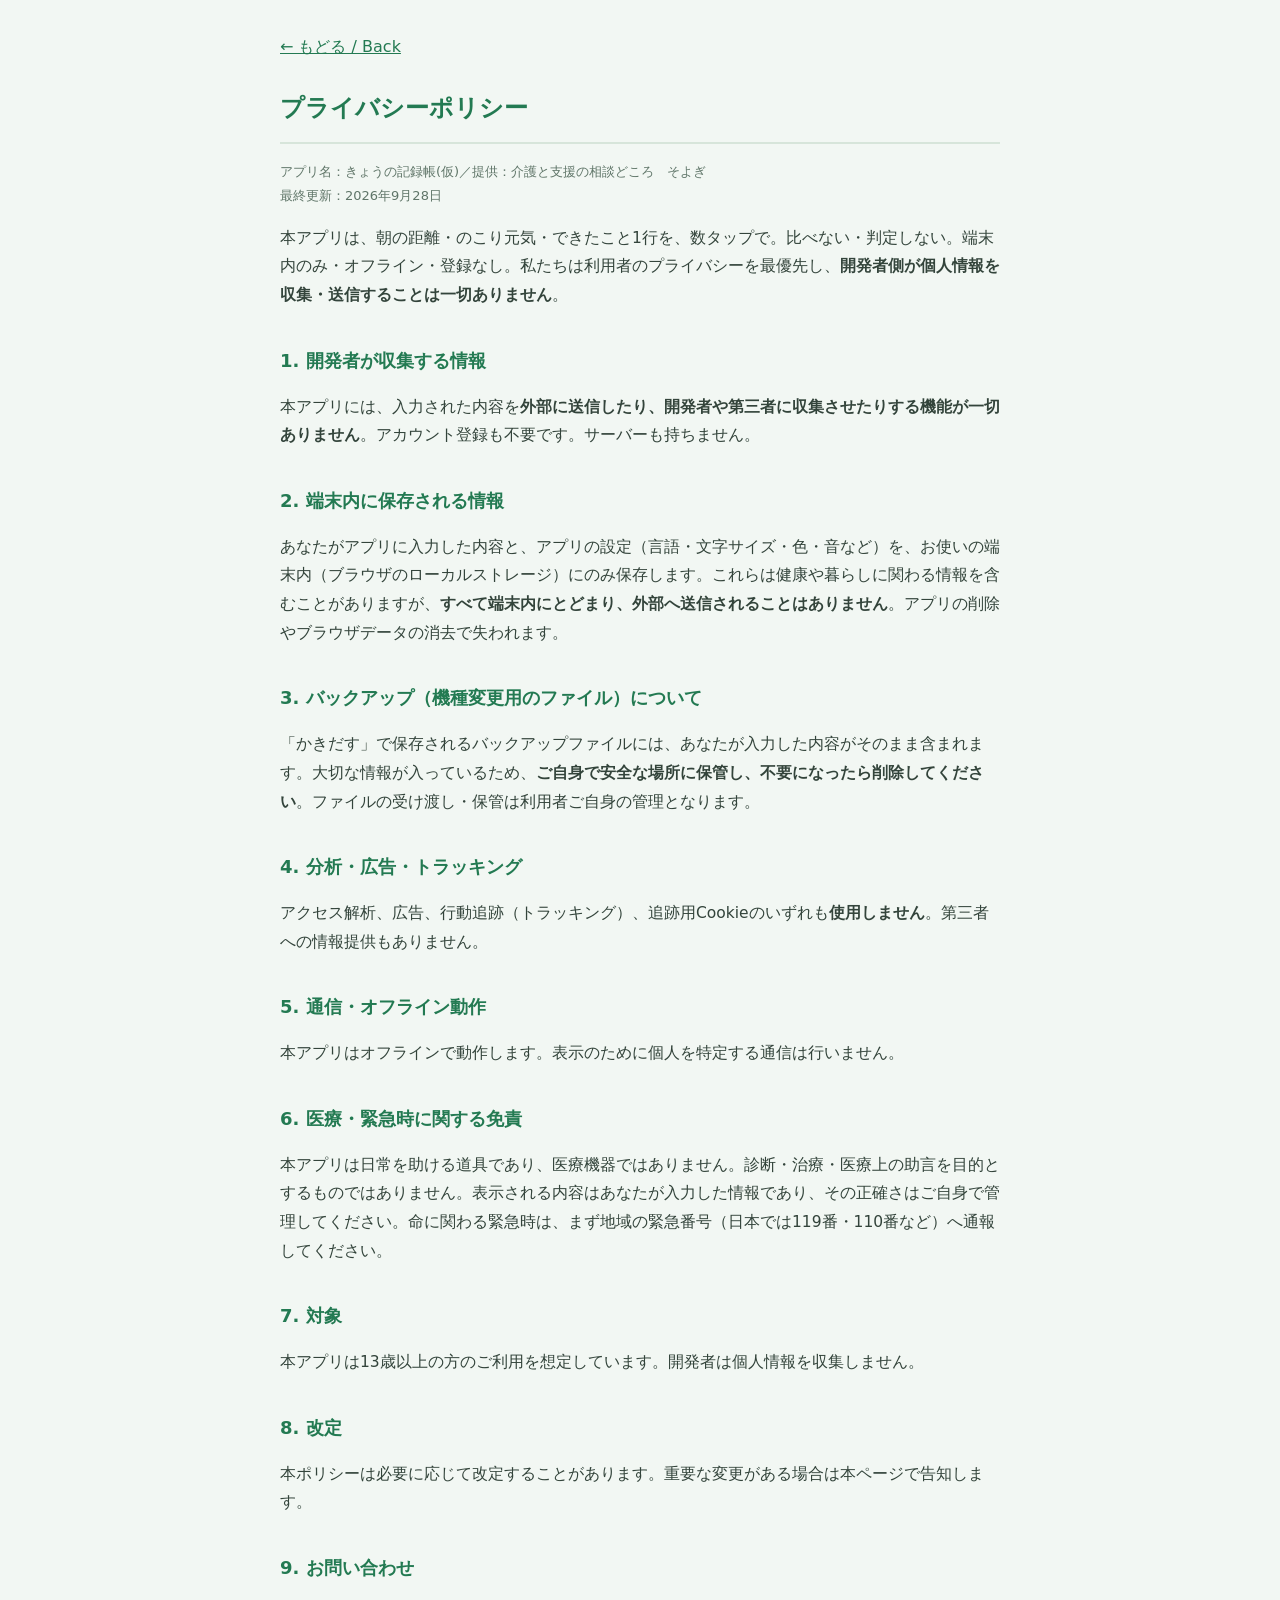
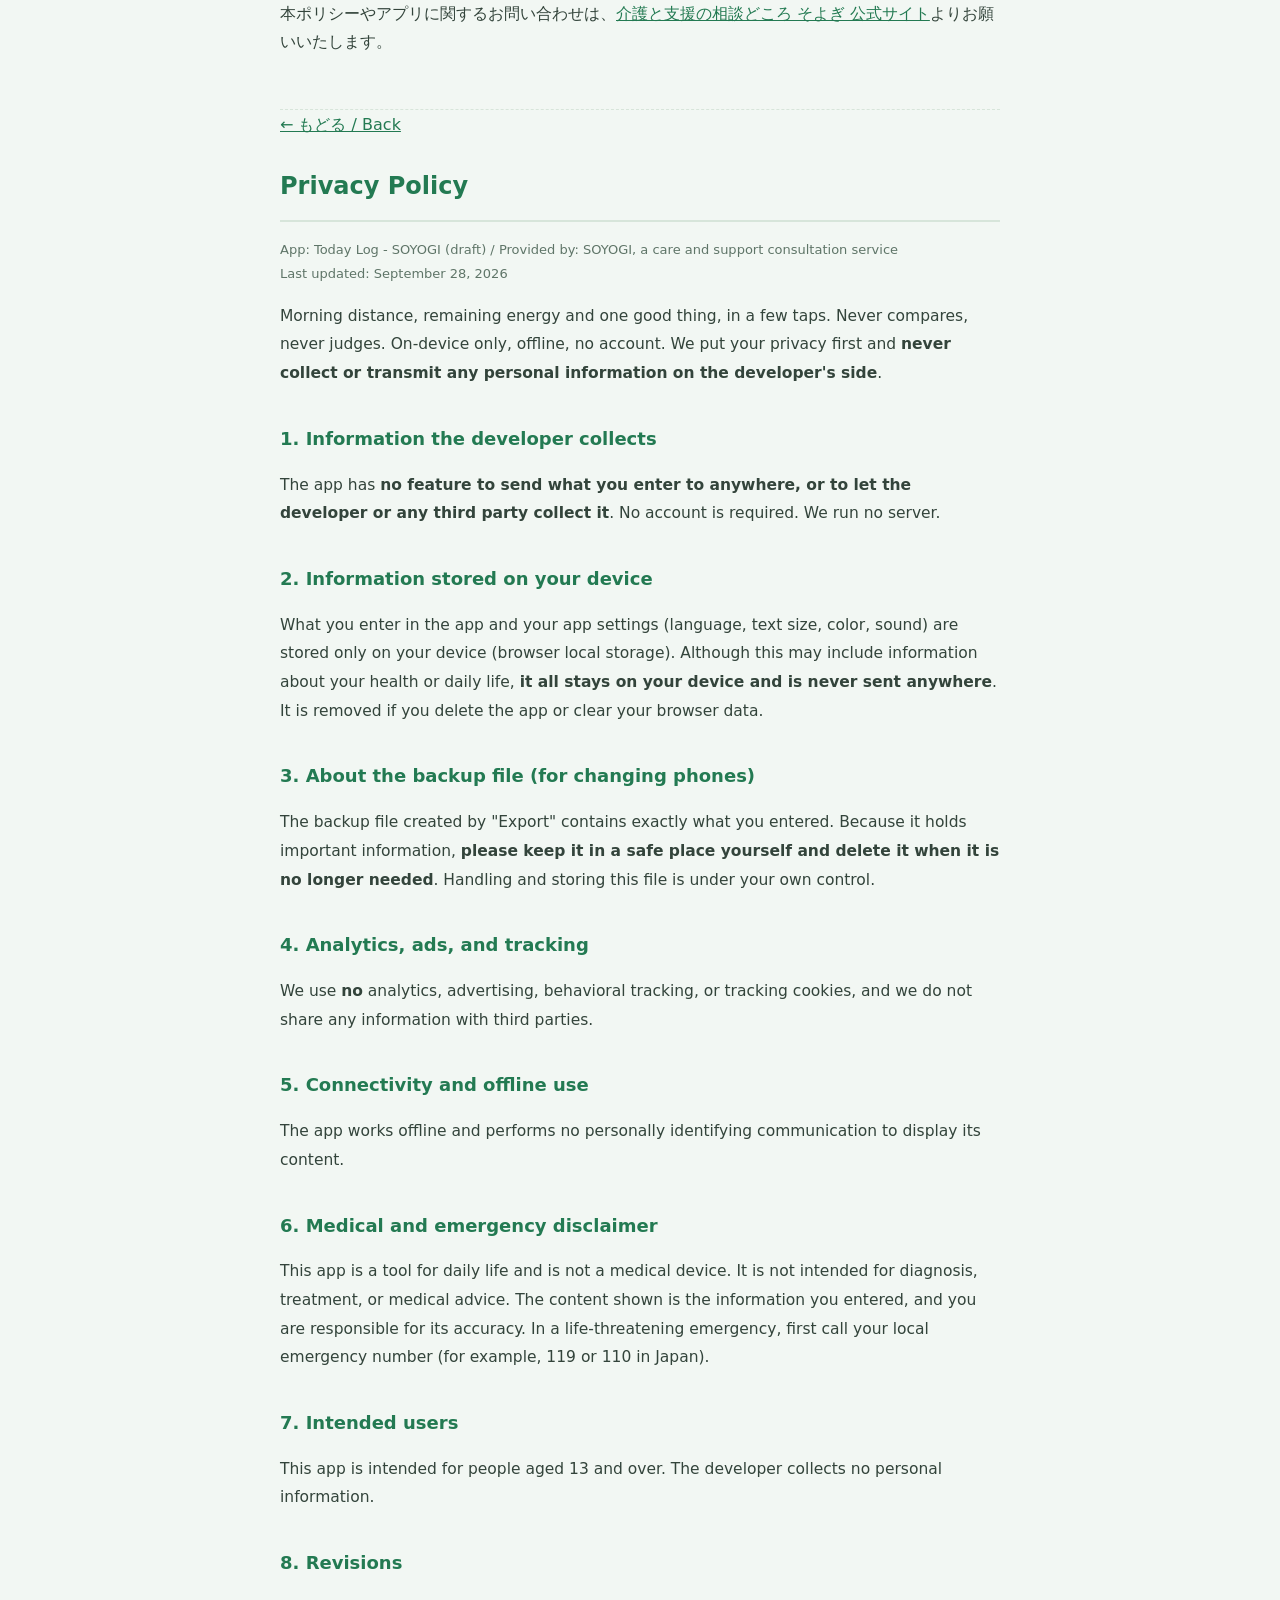
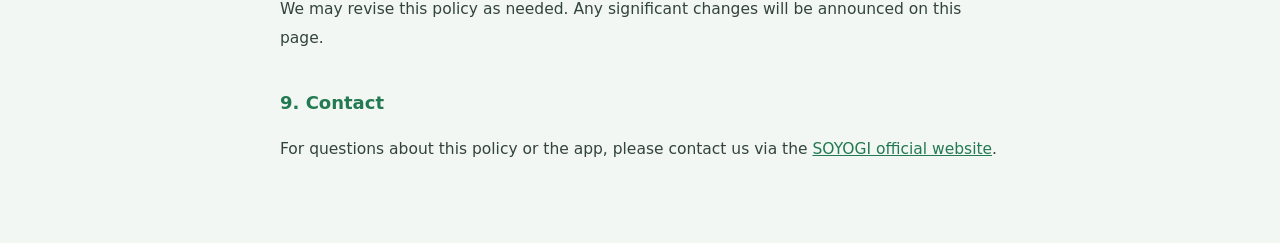
==== privacy.html @ 0a25ac80 "web v0.3.1: 本体から同期 Co-Authored-By: Claude Opus 5.5 <noreply@anthropic.com>" ====
<!DOCTYPE html>
<html lang="ja">
<head>
<meta charset="UTF-8">
<meta name="viewport" content="width=device-width, initial-scale=1.0">
<meta name="theme-color" content="#2e9e6b">
<title>プライバシーポリシー｜きょうの記録帳(仮)</title>
<style>
  :root{ --brand:#237a52; --ink:#33443b; --soft:#5f7568; --line:#d7e5da; --bg:#f2f7f3; }
  *{box-sizing:border-box;}
  body{ margin:0; background:var(--bg); color:var(--ink); font-family:"Hiragino Kaku Gothic ProN","Yu Gothic UI","Noto Sans JP","Segoe UI",system-ui,sans-serif; line-height:1.85; }
  main{ max-width:760px; margin:0 auto; padding:32px 20px 64px; }
  h1{ font-size:24px; color:var(--brand); border-bottom:2px solid var(--line); padding-bottom:12px; }
  h2{ font-size:18px; color:var(--brand); margin-top:34px; }
  p,li{ font-size:15.5px; }
  ul{ padding-left:22px; }
  .meta{ color:var(--soft); font-size:13px; }
  .back{ display:inline-block; margin-bottom:8px; color:var(--brand); }
  .lang-sep{ margin:52px 0 0; border:0; border-top:1px dashed var(--line); }
  a{ color:var(--brand); }
</style>
</head>
<body>
<main>
  <a class="back" href="./">← もどる / Back</a>
  <h1>プライバシーポリシー</h1>
  <p class="meta">アプリ名：きょうの記録帳(仮)／提供：介護と支援の相談どころ　そよぎ<br>最終更新：2026年9月28日</p>

  <p>本アプリは、朝の距離・のこり元気・できたこと1行を、数タップで。比べない・判定しない。端末内のみ・オフライン・登録なし。私たちは利用者のプライバシーを最優先し、<strong>開発者側が個人情報を収集・送信することは一切ありません</strong>。</p>

  <h2>1. 開発者が収集する情報</h2>
  <p>本アプリには、入力された内容を<strong>外部に送信したり、開発者や第三者に収集させたりする機能が一切ありません</strong>。アカウント登録も不要です。サーバーも持ちません。</p>

  <h2>2. 端末内に保存される情報</h2>
  <!-- BUILDER: このアプリが端末内に保存する情報を具体的に書く(例: 登録した手順・写真・記録・設定) -->
  <p>あなたがアプリに入力した内容と、アプリの設定（言語・文字サイズ・色・音など）を、お使いの端末内（ブラウザのローカルストレージ）にのみ保存します。これらは健康や暮らしに関わる情報を含むことがありますが、<strong>すべて端末内にとどまり、外部へ送信されることはありません</strong>。アプリの削除やブラウザデータの消去で失われます。</p>

  <h2>3. バックアップ（機種変更用のファイル）について</h2>
  <p>「かきだす」で保存されるバックアップファイルには、あなたが入力した内容がそのまま含まれます。大切な情報が入っているため、<strong>ご自身で安全な場所に保管し、不要になったら削除してください</strong>。ファイルの受け渡し・保管は利用者ご自身の管理となります。</p>

  <h2>4. 分析・広告・トラッキング</h2>
  <p>アクセス解析、広告、行動追跡（トラッキング）、追跡用Cookieのいずれも<strong>使用しません</strong>。第三者への情報提供もありません。</p>

  <h2>5. 通信・オフライン動作</h2>
  <p>本アプリはオフラインで動作します。表示のために個人を特定する通信は行いません。</p>

  <h2>6. 医療・緊急時に関する免責</h2>
  <p>本アプリは日常を助ける道具であり、医療機器ではありません。診断・治療・医療上の助言を目的とするものではありません。表示される内容はあなたが入力した情報であり、その正確さはご自身で管理してください。命に関わる緊急時は、まず地域の緊急番号（日本では119番・110番など）へ通報してください。</p>

  <h2>7. 対象</h2>
  <p>本アプリは13歳以上の方のご利用を想定しています。開発者は個人情報を収集しません。</p>

  <h2>8. 改定</h2>
  <p>本ポリシーは必要に応じて改定することがあります。重要な変更がある場合は本ページで告知します。</p>

  <h2>9. お問い合わせ</h2>
  <p>本ポリシーやアプリに関するお問い合わせは、<a href="https://soudansoyogi.com/" target="_blank" rel="noopener noreferrer">介護と支援の相談どころ そよぎ 公式サイト</a>よりお願いいたします。</p>

  <hr class="lang-sep">

  <a class="back" href="./">← もどる / Back</a>
  <h1>Privacy Policy</h1>
  <p class="meta">App: Today Log - SOYOGI (draft) / Provided by: SOYOGI, a care and support consultation service<br>Last updated: September 28, 2026</p>

  <p>Morning distance, remaining energy and one good thing, in a few taps. Never compares, never judges. On-device only, offline, no account. We put your privacy first and <strong>never collect or transmit any personal information on the developer's side</strong>.</p>

  <h2>1. Information the developer collects</h2>
  <p>The app has <strong>no feature to send what you enter to anywhere, or to let the developer or any third party collect it</strong>. No account is required. We run no server.</p>

  <h2>2. Information stored on your device</h2>
  <!-- BUILDER: list concretely what this app stores on the device -->
  <p>What you enter in the app and your app settings (language, text size, color, sound) are stored only on your device (browser local storage). Although this may include information about your health or daily life, <strong>it all stays on your device and is never sent anywhere</strong>. It is removed if you delete the app or clear your browser data.</p>

  <h2>3. About the backup file (for changing phones)</h2>
  <p>The backup file created by "Export" contains exactly what you entered. Because it holds important information, <strong>please keep it in a safe place yourself and delete it when it is no longer needed</strong>. Handling and storing this file is under your own control.</p>

  <h2>4. Analytics, ads, and tracking</h2>
  <p>We use <strong>no</strong> analytics, advertising, behavioral tracking, or tracking cookies, and we do not share any information with third parties.</p>

  <h2>5. Connectivity and offline use</h2>
  <p>The app works offline and performs no personally identifying communication to display its content.</p>

  <h2>6. Medical and emergency disclaimer</h2>
  <p>This app is a tool for daily life and is not a medical device. It is not intended for diagnosis, treatment, or medical advice. The content shown is the information you entered, and you are responsible for its accuracy. In a life-threatening emergency, first call your local emergency number (for example, 119 or 110 in Japan).</p>

  <h2>7. Intended users</h2>
  <p>This app is intended for people aged 13 and over. The developer collects no personal information.</p>

  <h2>8. Revisions</h2>
  <p>We may revise this policy as needed. Any significant changes will be announced on this page.</p>

  <h2>9. Contact</h2>
  <p>For questions about this policy or the app, please contact us via the <a href="https://soudansoyogi.com/" target="_blank" rel="noopener noreferrer">SOYOGI official website</a>.</p>
</main>
</body>
</html>
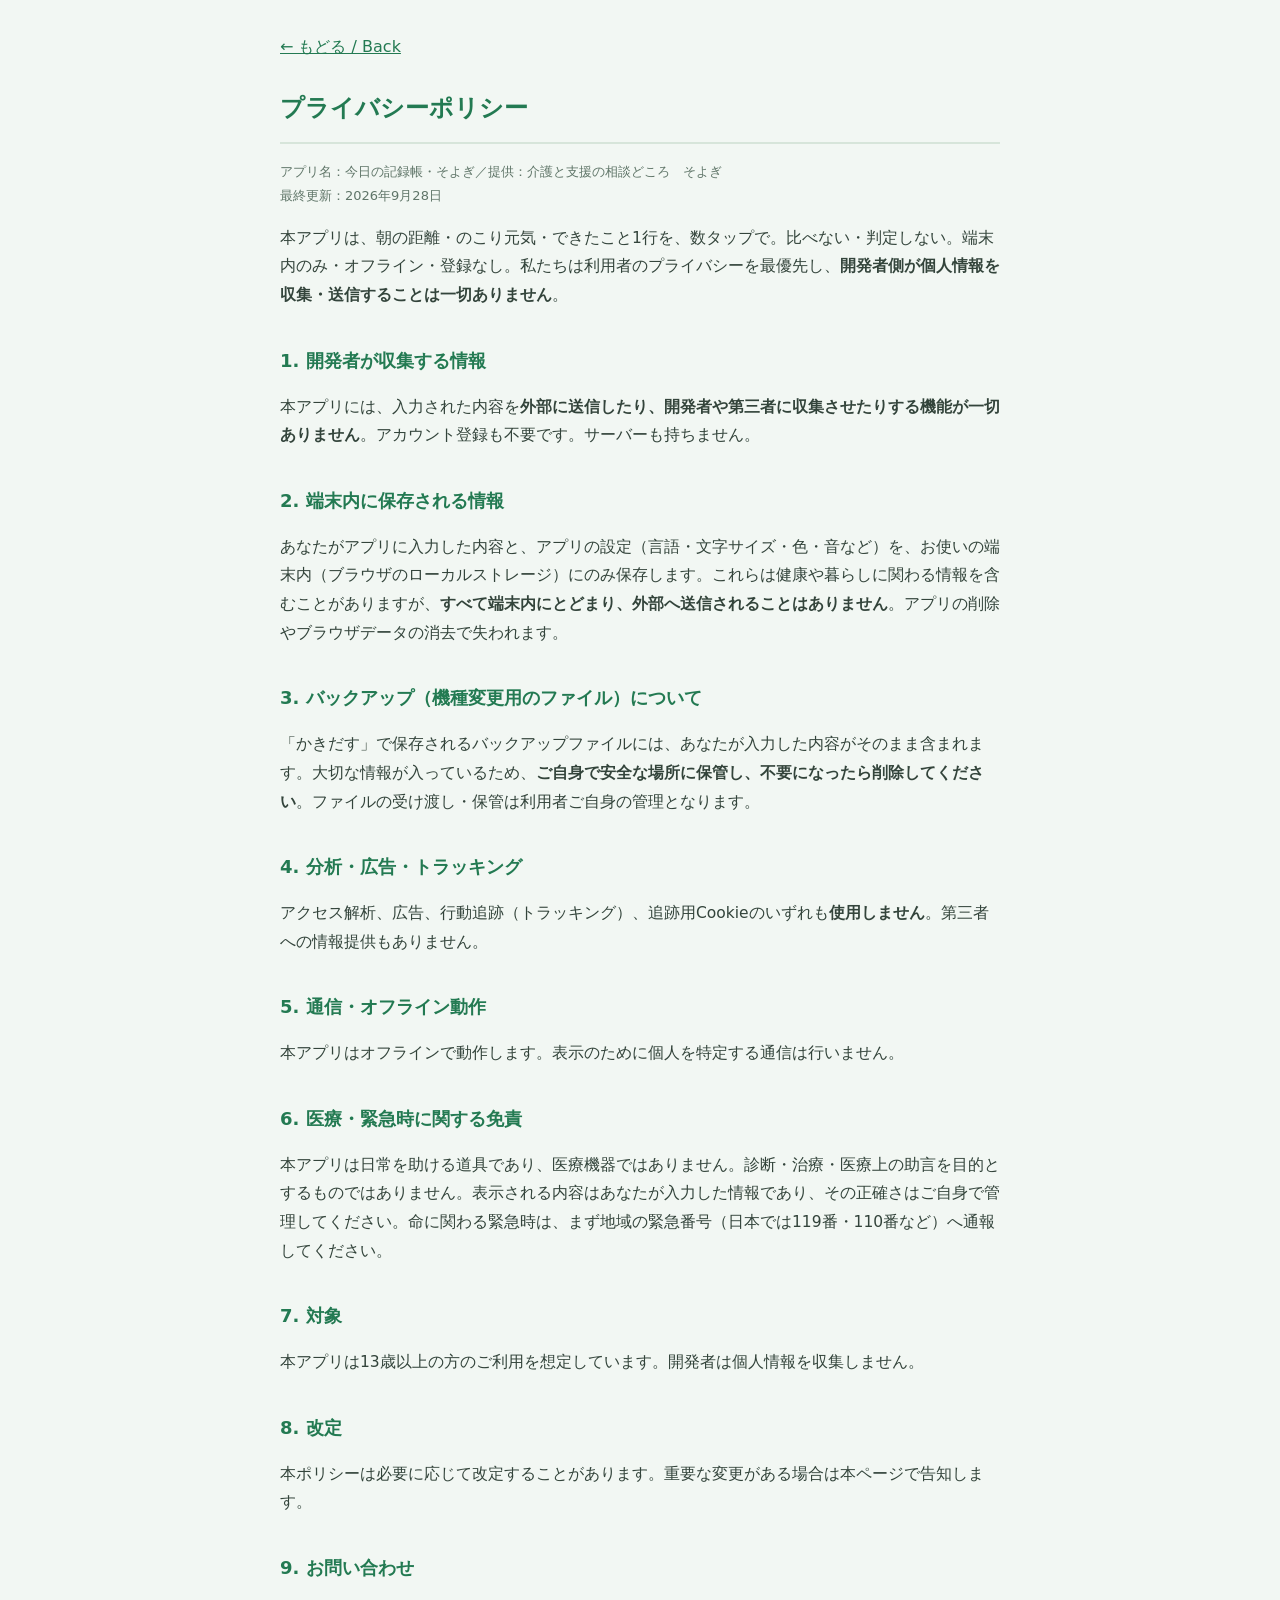
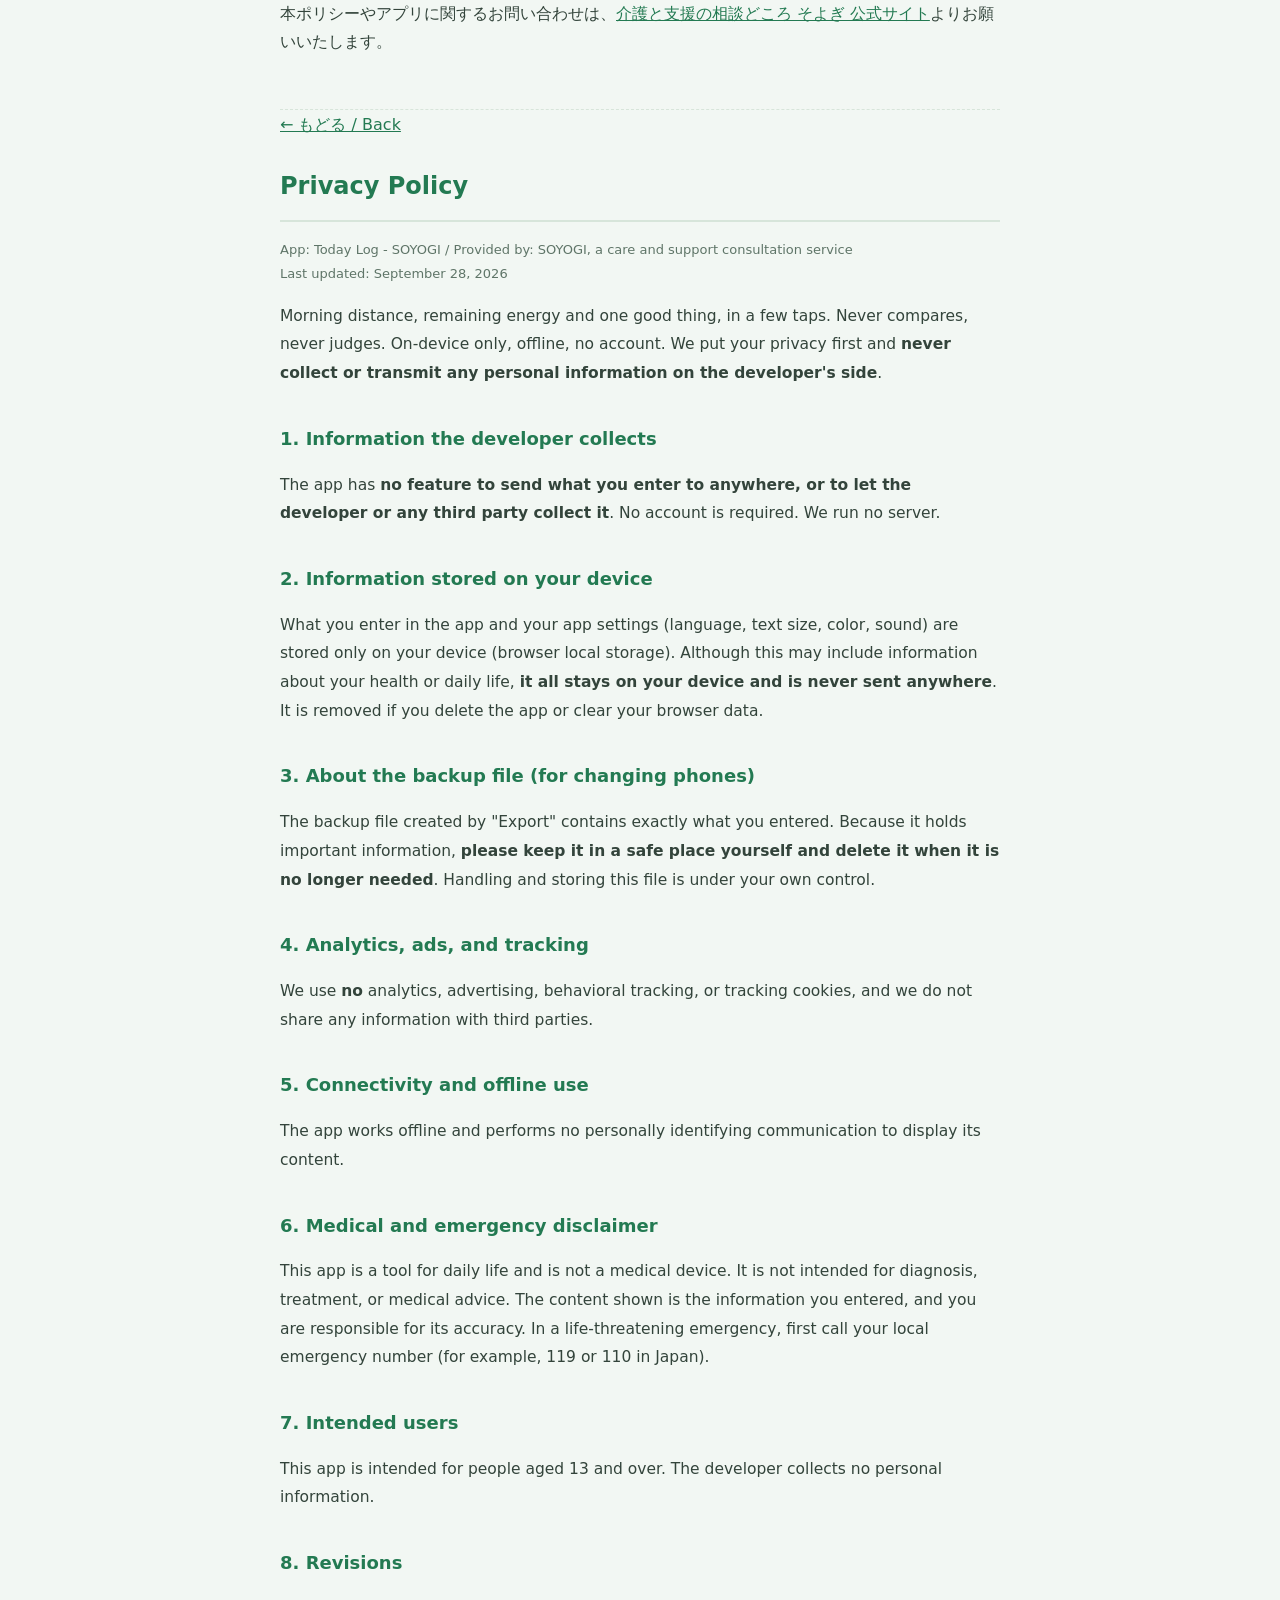
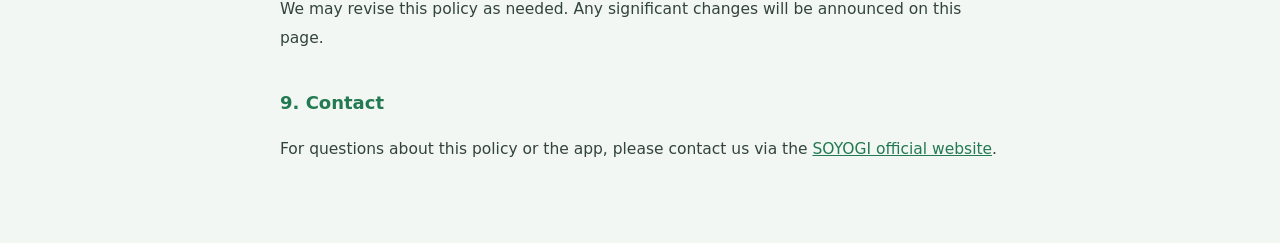
==== commit 0c161325: "web v0.4.0: 本体から同期 Co-Authored-By: Claude Opus 5.5 <noreply@anthropic.com>" ====
--- a/privacy.html
+++ b/privacy.html
@@ -4,7 +4,7 @@
 <meta charset="UTF-8">
 <meta name="viewport" content="width=device-width, initial-scale=1.0">
 <meta name="theme-color" content="#2e9e6b">
-<title>プライバシーポリシー｜きょうの記録帳(仮)</title>
+<title>プライバシーポリシー｜今日の記録帳・そよぎ</title>
 <style>
   :root{ --brand:#237a52; --ink:#33443b; --soft:#5f7568; --line:#d7e5da; --bg:#f2f7f3; }
   *{box-sizing:border-box;}
@@ -24,7 +24,7 @@
 <main>
   <a class="back" href="./">← もどる / Back</a>
   <h1>プライバシーポリシー</h1>
-  <p class="meta">アプリ名：きょうの記録帳(仮)／提供：介護と支援の相談どころ　そよぎ<br>最終更新：2026年9月28日</p>
+  <p class="meta">アプリ名：今日の記録帳・そよぎ／提供：介護と支援の相談どころ　そよぎ<br>最終更新：2026年9月28日</p>
 
   <p>本アプリは、朝の距離・のこり元気・できたこと1行を、数タップで。比べない・判定しない。端末内のみ・オフライン・登録なし。私たちは利用者のプライバシーを最優先し、<strong>開発者側が個人情報を収集・送信することは一切ありません</strong>。</p>
 
@@ -60,7 +60,7 @@
 
   <a class="back" href="./">← もどる / Back</a>
   <h1>Privacy Policy</h1>
-  <p class="meta">App: Today Log - SOYOGI (draft) / Provided by: SOYOGI, a care and support consultation service<br>Last updated: September 28, 2026</p>
+  <p class="meta">App: Today Log - SOYOGI / Provided by: SOYOGI, a care and support consultation service<br>Last updated: September 28, 2026</p>
 
   <p>Morning distance, remaining energy and one good thing, in a few taps. Never compares, never judges. On-device only, offline, no account. We put your privacy first and <strong>never collect or transmit any personal information on the developer's side</strong>.</p>
 
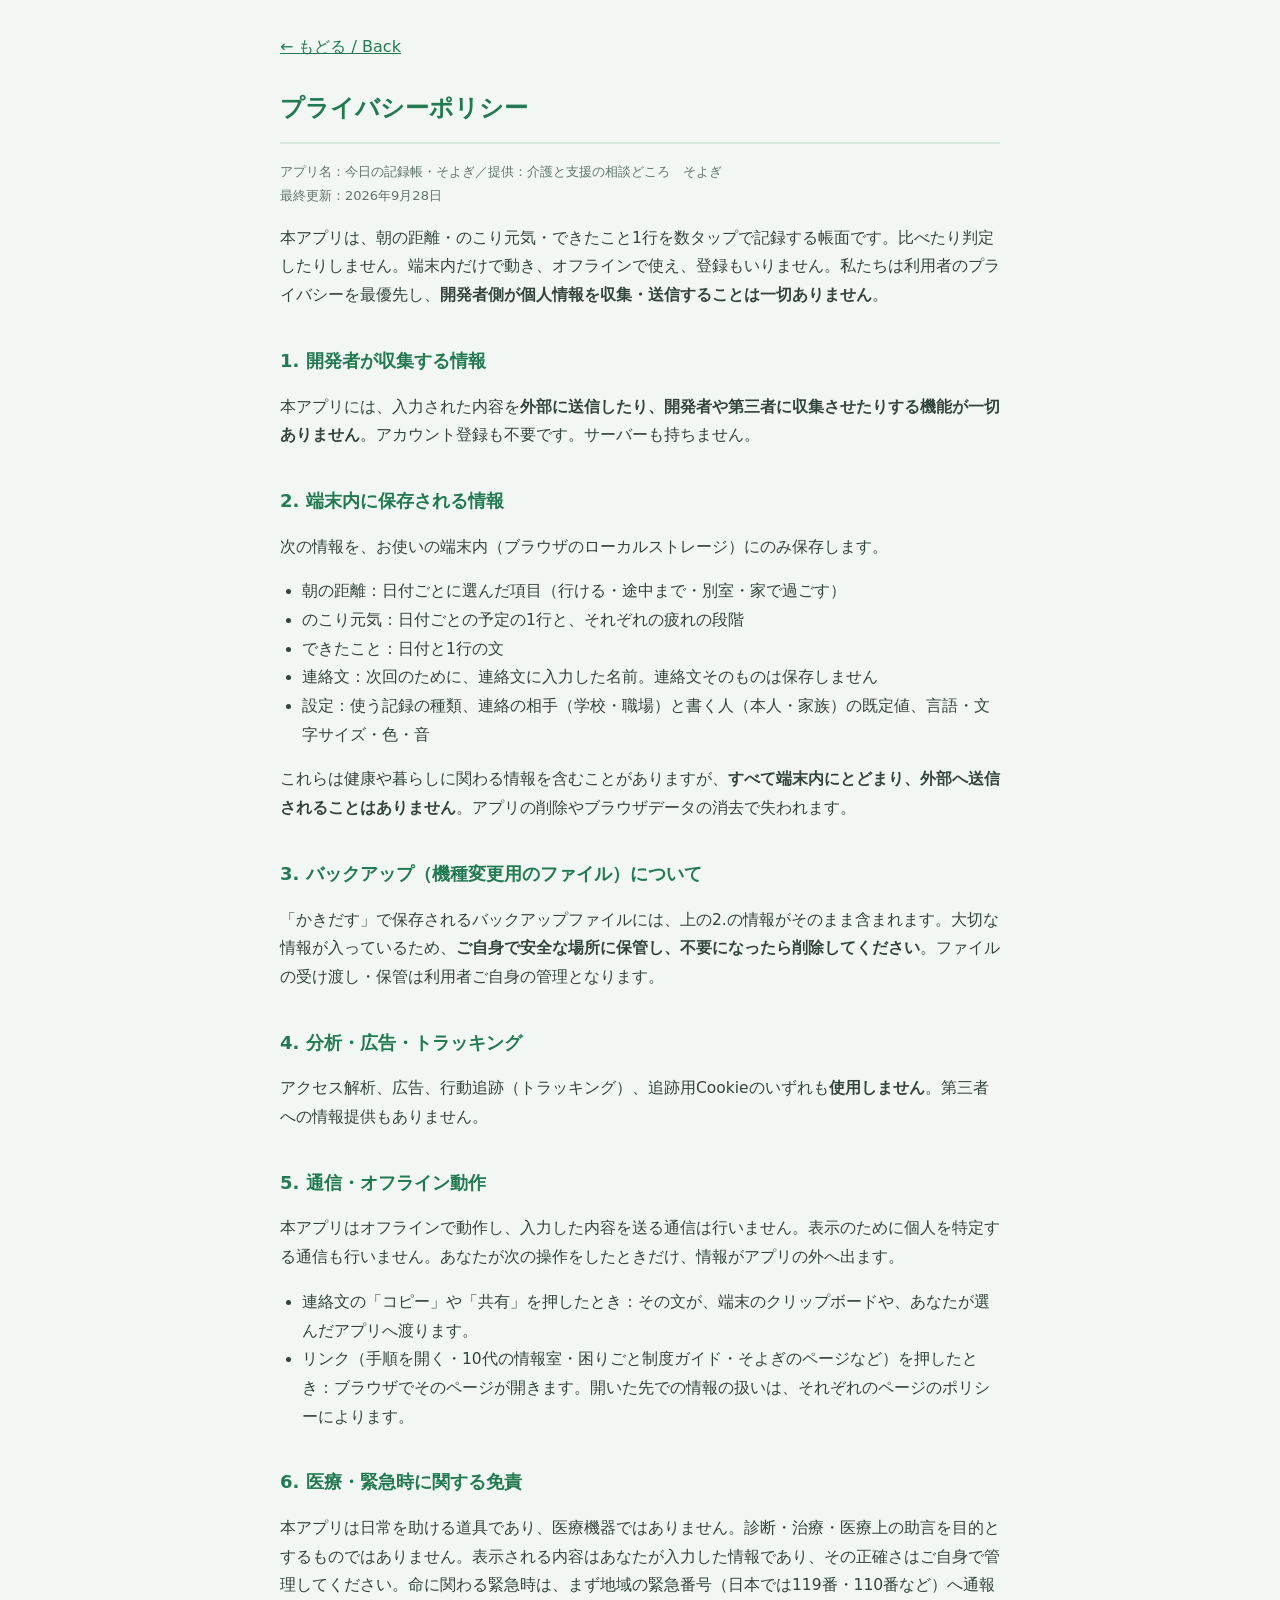
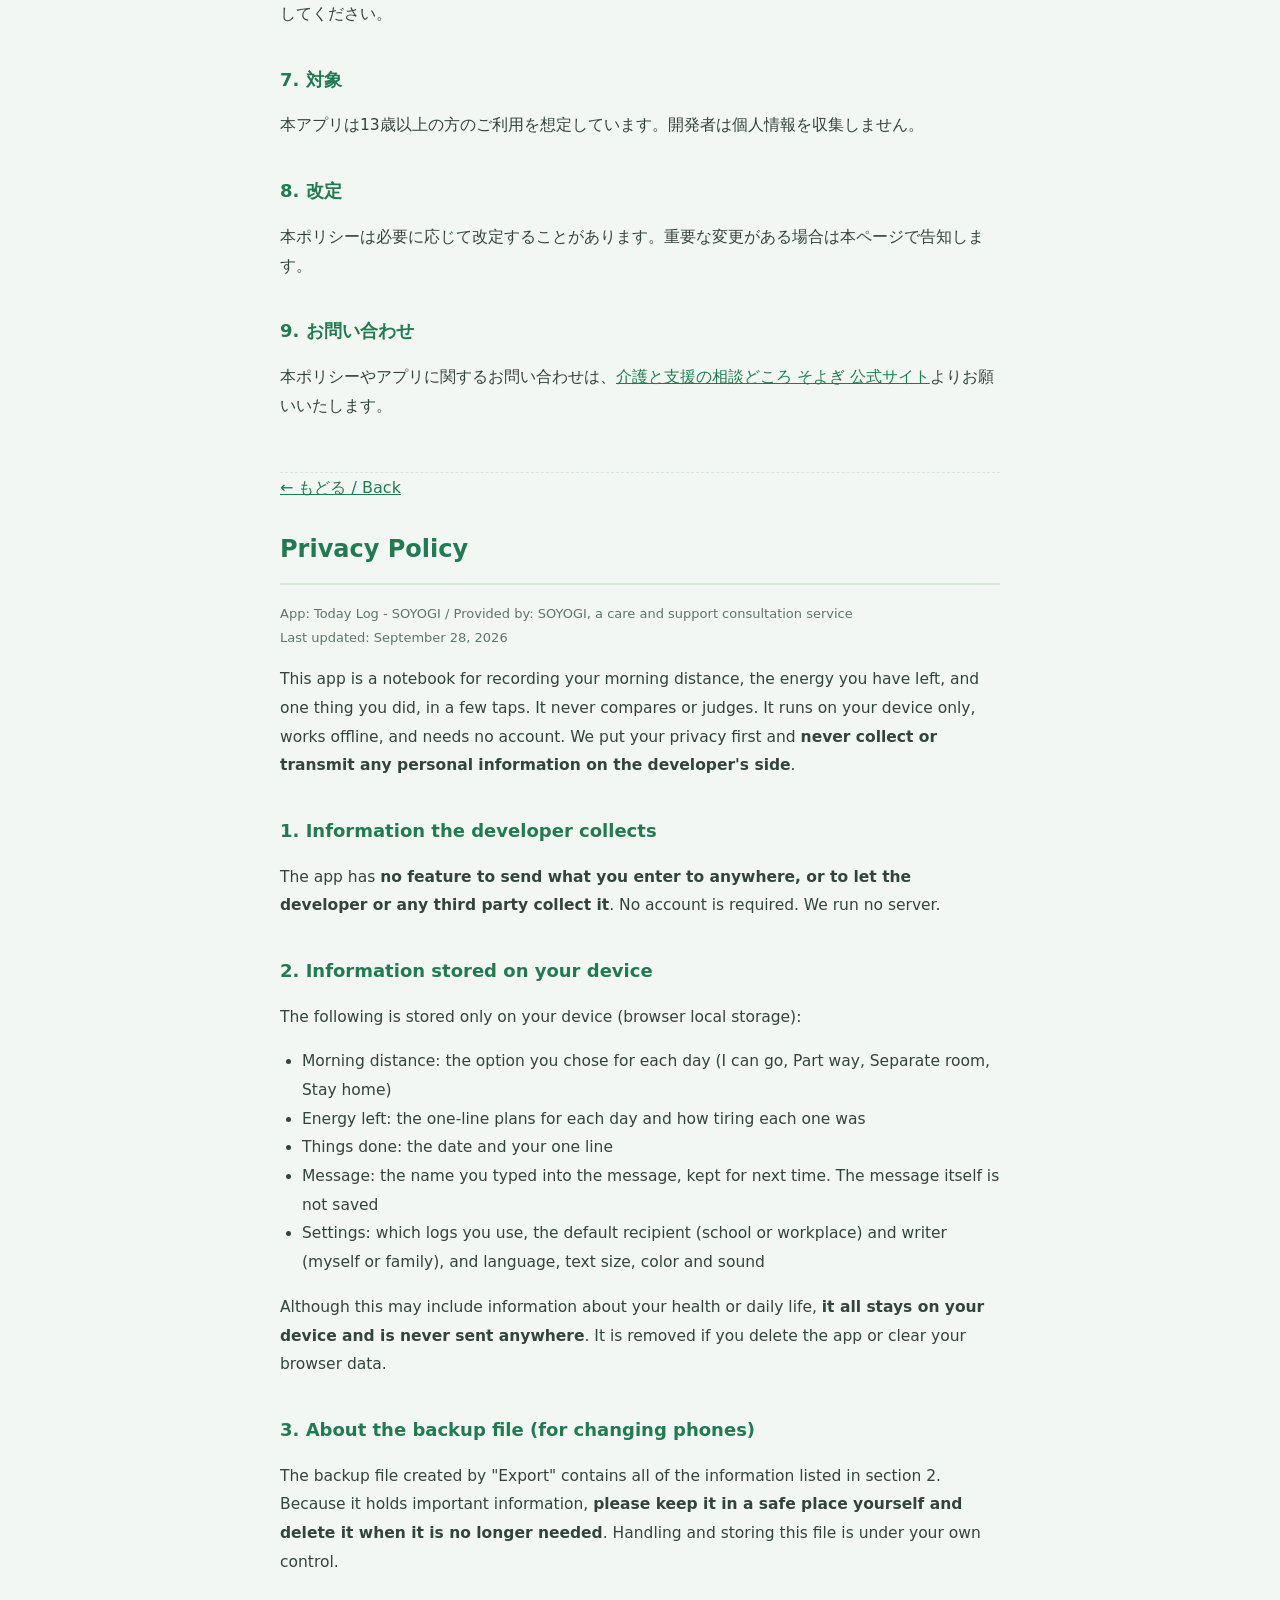
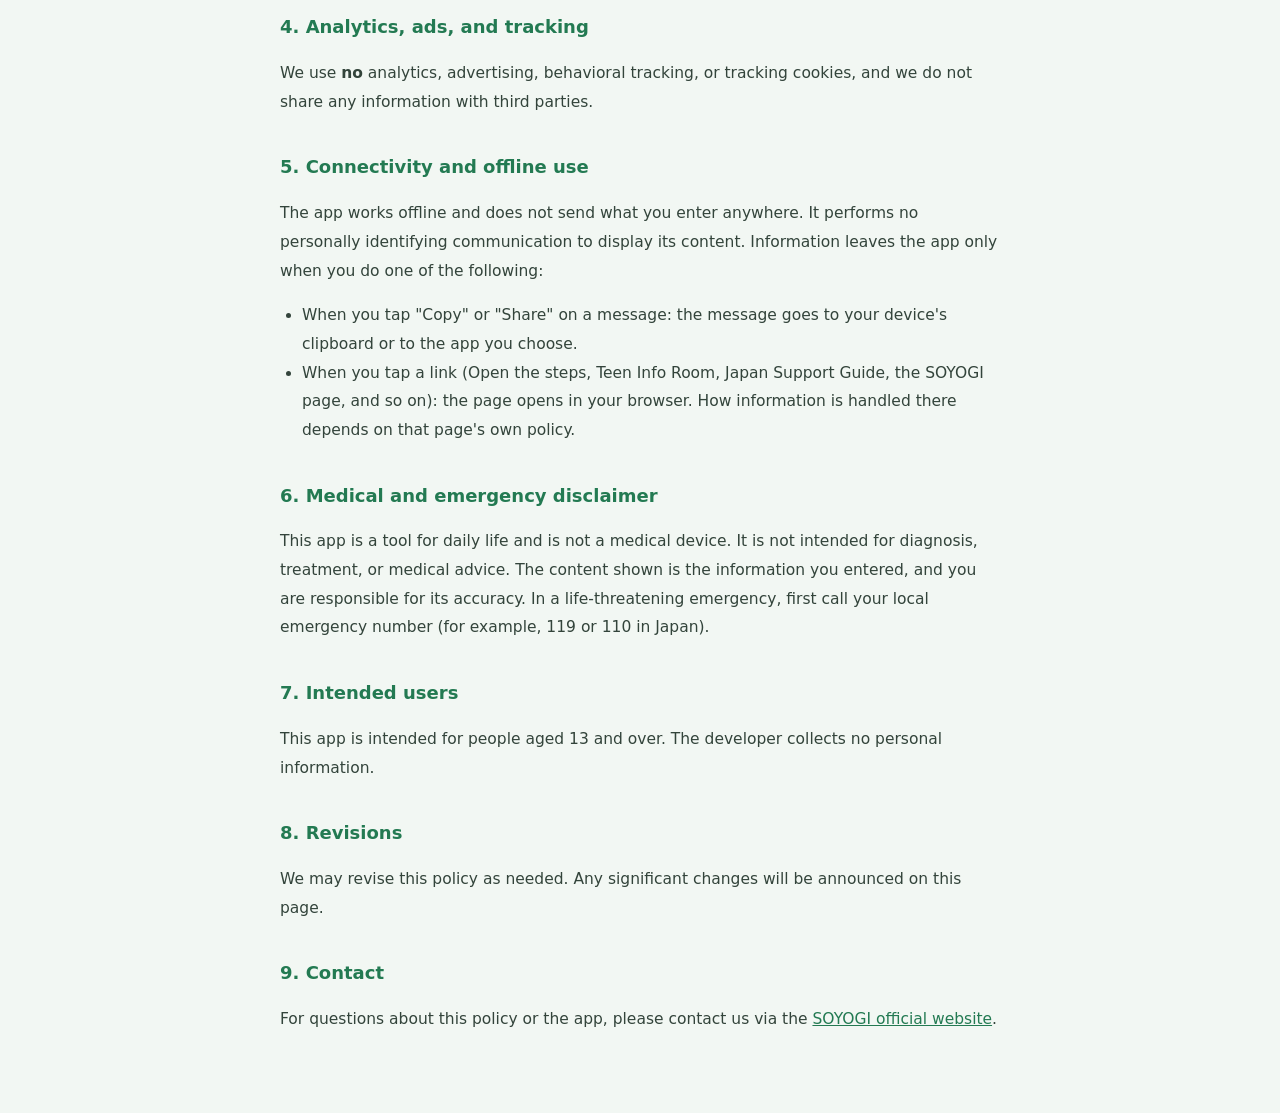
==== commit 3fb3d370: "web v0.4.1: 本体から同期 Co-Authored-By: Claude Opus 5.5 <noreply@anthropic.com>" ====
--- a/privacy.html
+++ b/privacy.html
@@ -26,23 +26,34 @@
   <h1>プライバシーポリシー</h1>
   <p class="meta">アプリ名：今日の記録帳・そよぎ／提供：介護と支援の相談どころ　そよぎ<br>最終更新：2026年9月28日</p>
 
-  <p>本アプリは、朝の距離・のこり元気・できたこと1行を、数タップで。比べない・判定しない。端末内のみ・オフライン・登録なし。私たちは利用者のプライバシーを最優先し、<strong>開発者側が個人情報を収集・送信することは一切ありません</strong>。</p>
+  <p>本アプリは、朝の距離・のこり元気・できたこと1行を数タップで記録する帳面です。比べたり判定したりしません。端末内だけで動き、オフラインで使え、登録もいりません。私たちは利用者のプライバシーを最優先し、<strong>開発者側が個人情報を収集・送信することは一切ありません</strong>。</p>
 
   <h2>1. 開発者が収集する情報</h2>
   <p>本アプリには、入力された内容を<strong>外部に送信したり、開発者や第三者に収集させたりする機能が一切ありません</strong>。アカウント登録も不要です。サーバーも持ちません。</p>
 
   <h2>2. 端末内に保存される情報</h2>
-  <!-- BUILDER: このアプリが端末内に保存する情報を具体的に書く(例: 登録した手順・写真・記録・設定) -->
-  <p>あなたがアプリに入力した内容と、アプリの設定（言語・文字サイズ・色・音など）を、お使いの端末内（ブラウザのローカルストレージ）にのみ保存します。これらは健康や暮らしに関わる情報を含むことがありますが、<strong>すべて端末内にとどまり、外部へ送信されることはありません</strong>。アプリの削除やブラウザデータの消去で失われます。</p>
+  <p>次の情報を、お使いの端末内（ブラウザのローカルストレージ）にのみ保存します。</p>
+  <ul>
+    <li>朝の距離：日付ごとに選んだ項目（行ける・途中まで・別室・家で過ごす）</li>
+    <li>のこり元気：日付ごとの予定の1行と、それぞれの疲れの段階</li>
+    <li>できたこと：日付と1行の文</li>
+    <li>連絡文：次回のために、連絡文に入力した名前。連絡文そのものは保存しません</li>
+    <li>設定：使う記録の種類、連絡の相手（学校・職場）と書く人（本人・家族）の既定値、言語・文字サイズ・色・音</li>
+  </ul>
+  <p>これらは健康や暮らしに関わる情報を含むことがありますが、<strong>すべて端末内にとどまり、外部へ送信されることはありません</strong>。アプリの削除やブラウザデータの消去で失われます。</p>
 
   <h2>3. バックアップ（機種変更用のファイル）について</h2>
-  <p>「かきだす」で保存されるバックアップファイルには、あなたが入力した内容がそのまま含まれます。大切な情報が入っているため、<strong>ご自身で安全な場所に保管し、不要になったら削除してください</strong>。ファイルの受け渡し・保管は利用者ご自身の管理となります。</p>
+  <p>「かきだす」で保存されるバックアップファイルには、上の2.の情報がそのまま含まれます。大切な情報が入っているため、<strong>ご自身で安全な場所に保管し、不要になったら削除してください</strong>。ファイルの受け渡し・保管は利用者ご自身の管理となります。</p>
 
   <h2>4. 分析・広告・トラッキング</h2>
   <p>アクセス解析、広告、行動追跡（トラッキング）、追跡用Cookieのいずれも<strong>使用しません</strong>。第三者への情報提供もありません。</p>
 
   <h2>5. 通信・オフライン動作</h2>
-  <p>本アプリはオフラインで動作します。表示のために個人を特定する通信は行いません。</p>
+  <p>本アプリはオフラインで動作し、入力した内容を送る通信は行いません。表示のために個人を特定する通信も行いません。あなたが次の操作をしたときだけ、情報がアプリの外へ出ます。</p>
+  <ul>
+    <li>連絡文の「コピー」や「共有」を押したとき：その文が、端末のクリップボードや、あなたが選んだアプリへ渡ります。</li>
+    <li>リンク（手順を開く・10代の情報室・困りごと制度ガイド・そよぎのページなど）を押したとき：ブラウザでそのページが開きます。開いた先での情報の扱いは、それぞれのページのポリシーによります。</li>
+  </ul>
 
   <h2>6. 医療・緊急時に関する免責</h2>
   <p>本アプリは日常を助ける道具であり、医療機器ではありません。診断・治療・医療上の助言を目的とするものではありません。表示される内容はあなたが入力した情報であり、その正確さはご自身で管理してください。命に関わる緊急時は、まず地域の緊急番号（日本では119番・110番など）へ通報してください。</p>
@@ -62,23 +73,34 @@
   <h1>Privacy Policy</h1>
   <p class="meta">App: Today Log - SOYOGI / Provided by: SOYOGI, a care and support consultation service<br>Last updated: September 28, 2026</p>
 
-  <p>Morning distance, remaining energy and one good thing, in a few taps. Never compares, never judges. On-device only, offline, no account. We put your privacy first and <strong>never collect or transmit any personal information on the developer's side</strong>.</p>
+  <p>This app is a notebook for recording your morning distance, the energy you have left, and one thing you did, in a few taps. It never compares or judges. It runs on your device only, works offline, and needs no account. We put your privacy first and <strong>never collect or transmit any personal information on the developer's side</strong>.</p>
 
   <h2>1. Information the developer collects</h2>
   <p>The app has <strong>no feature to send what you enter to anywhere, or to let the developer or any third party collect it</strong>. No account is required. We run no server.</p>
 
   <h2>2. Information stored on your device</h2>
-  <!-- BUILDER: list concretely what this app stores on the device -->
-  <p>What you enter in the app and your app settings (language, text size, color, sound) are stored only on your device (browser local storage). Although this may include information about your health or daily life, <strong>it all stays on your device and is never sent anywhere</strong>. It is removed if you delete the app or clear your browser data.</p>
+  <p>The following is stored only on your device (browser local storage):</p>
+  <ul>
+    <li>Morning distance: the option you chose for each day (I can go, Part way, Separate room, Stay home)</li>
+    <li>Energy left: the one-line plans for each day and how tiring each one was</li>
+    <li>Things done: the date and your one line</li>
+    <li>Message: the name you typed into the message, kept for next time. The message itself is not saved</li>
+    <li>Settings: which logs you use, the default recipient (school or workplace) and writer (myself or family), and language, text size, color and sound</li>
+  </ul>
+  <p>Although this may include information about your health or daily life, <strong>it all stays on your device and is never sent anywhere</strong>. It is removed if you delete the app or clear your browser data.</p>
 
   <h2>3. About the backup file (for changing phones)</h2>
-  <p>The backup file created by "Export" contains exactly what you entered. Because it holds important information, <strong>please keep it in a safe place yourself and delete it when it is no longer needed</strong>. Handling and storing this file is under your own control.</p>
+  <p>The backup file created by "Export" contains all of the information listed in section 2. Because it holds important information, <strong>please keep it in a safe place yourself and delete it when it is no longer needed</strong>. Handling and storing this file is under your own control.</p>
 
   <h2>4. Analytics, ads, and tracking</h2>
   <p>We use <strong>no</strong> analytics, advertising, behavioral tracking, or tracking cookies, and we do not share any information with third parties.</p>
 
   <h2>5. Connectivity and offline use</h2>
-  <p>The app works offline and performs no personally identifying communication to display its content.</p>
+  <p>The app works offline and does not send what you enter anywhere. It performs no personally identifying communication to display its content. Information leaves the app only when you do one of the following:</p>
+  <ul>
+    <li>When you tap "Copy" or "Share" on a message: the message goes to your device's clipboard or to the app you choose.</li>
+    <li>When you tap a link (Open the steps, Teen Info Room, Japan Support Guide, the SOYOGI page, and so on): the page opens in your browser. How information is handled there depends on that page's own policy.</li>
+  </ul>
 
   <h2>6. Medical and emergency disclaimer</h2>
   <p>This app is a tool for daily life and is not a medical device. It is not intended for diagnosis, treatment, or medical advice. The content shown is the information you entered, and you are responsible for its accuracy. In a life-threatening emergency, first call your local emergency number (for example, 119 or 110 in Japan).</p>
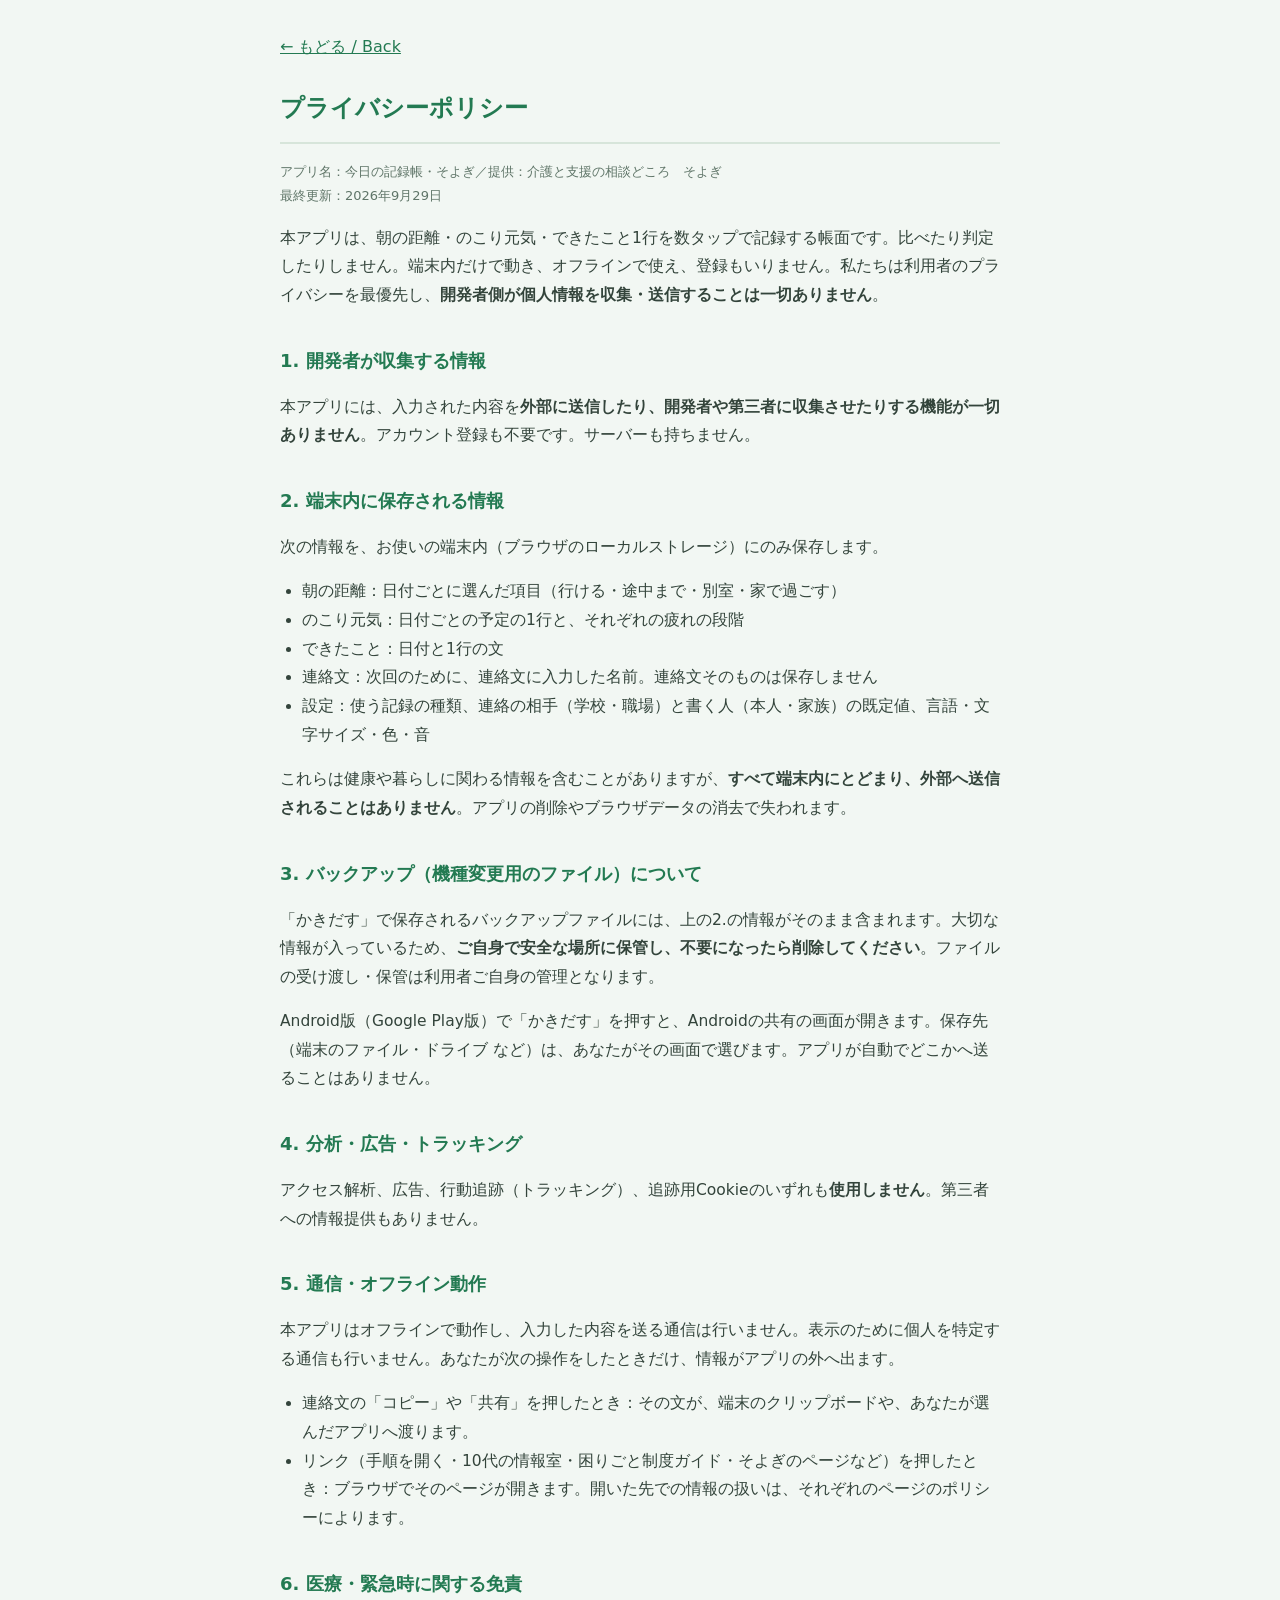
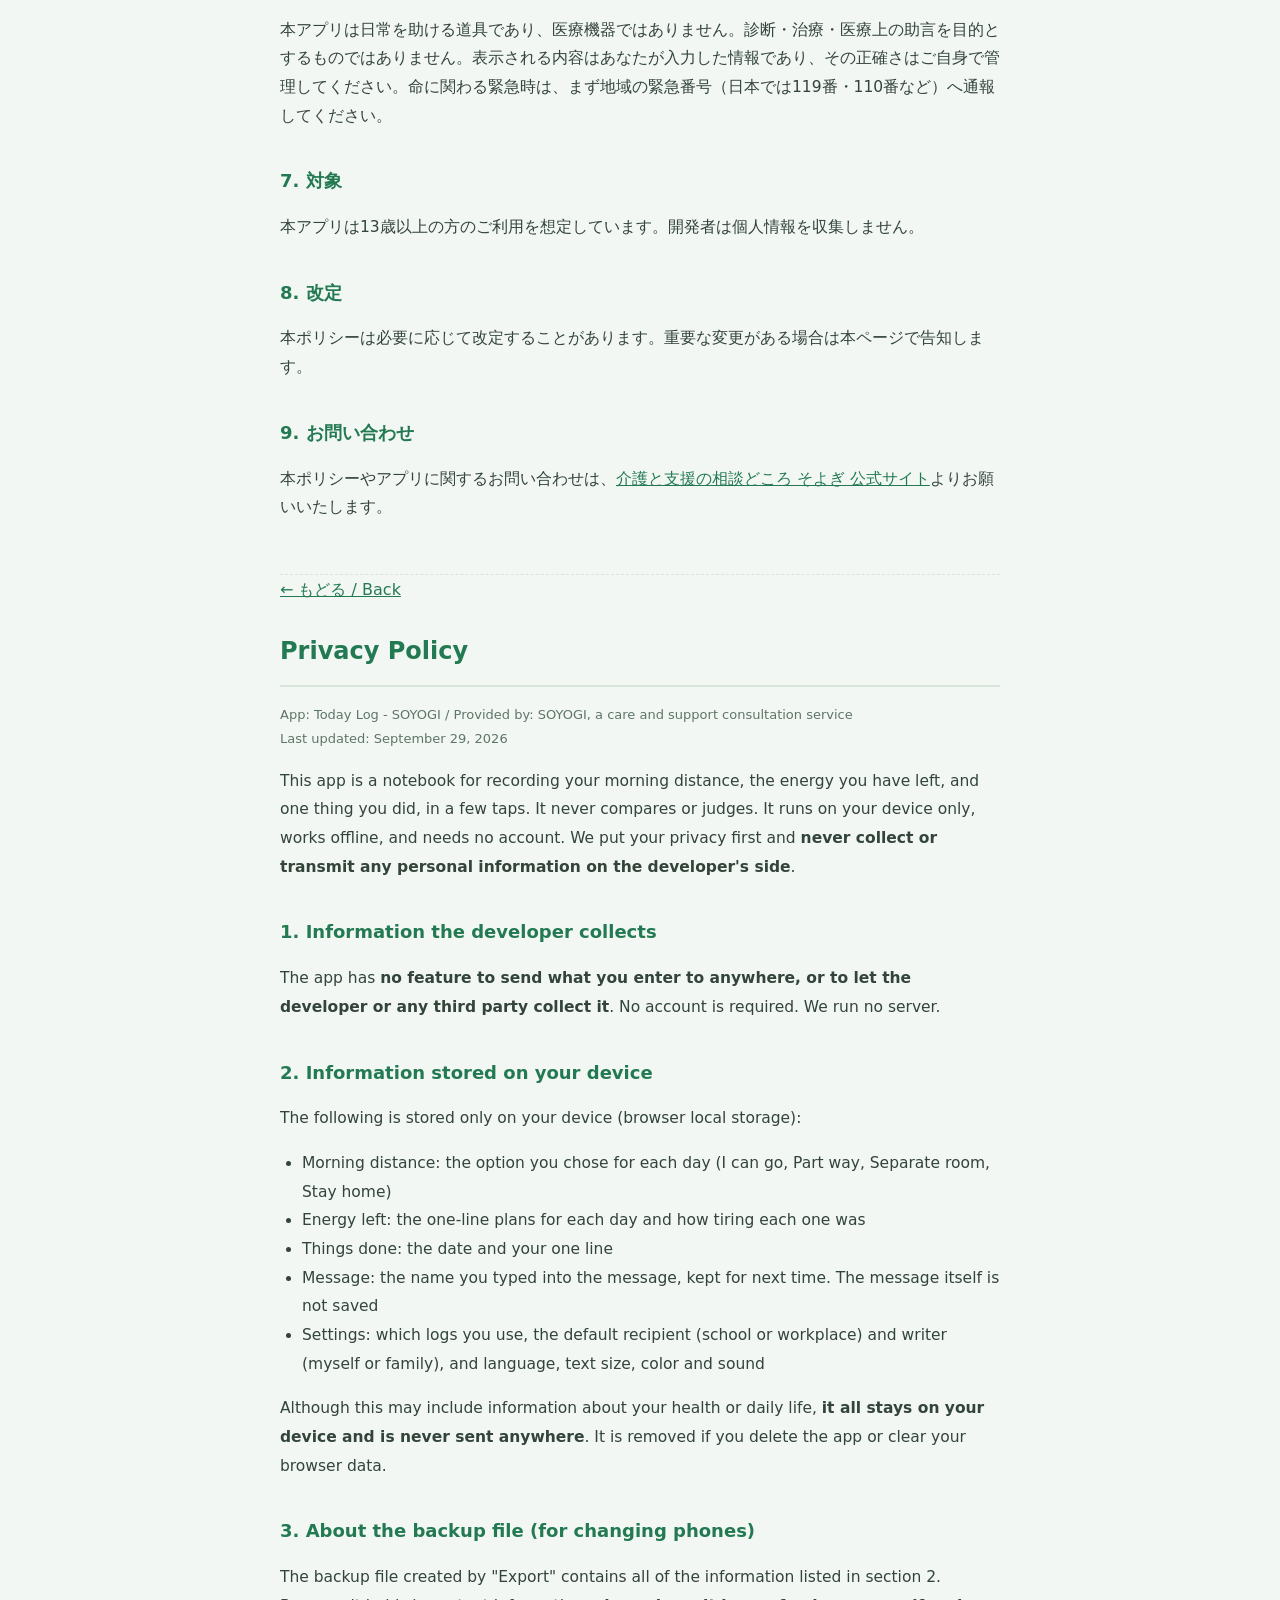
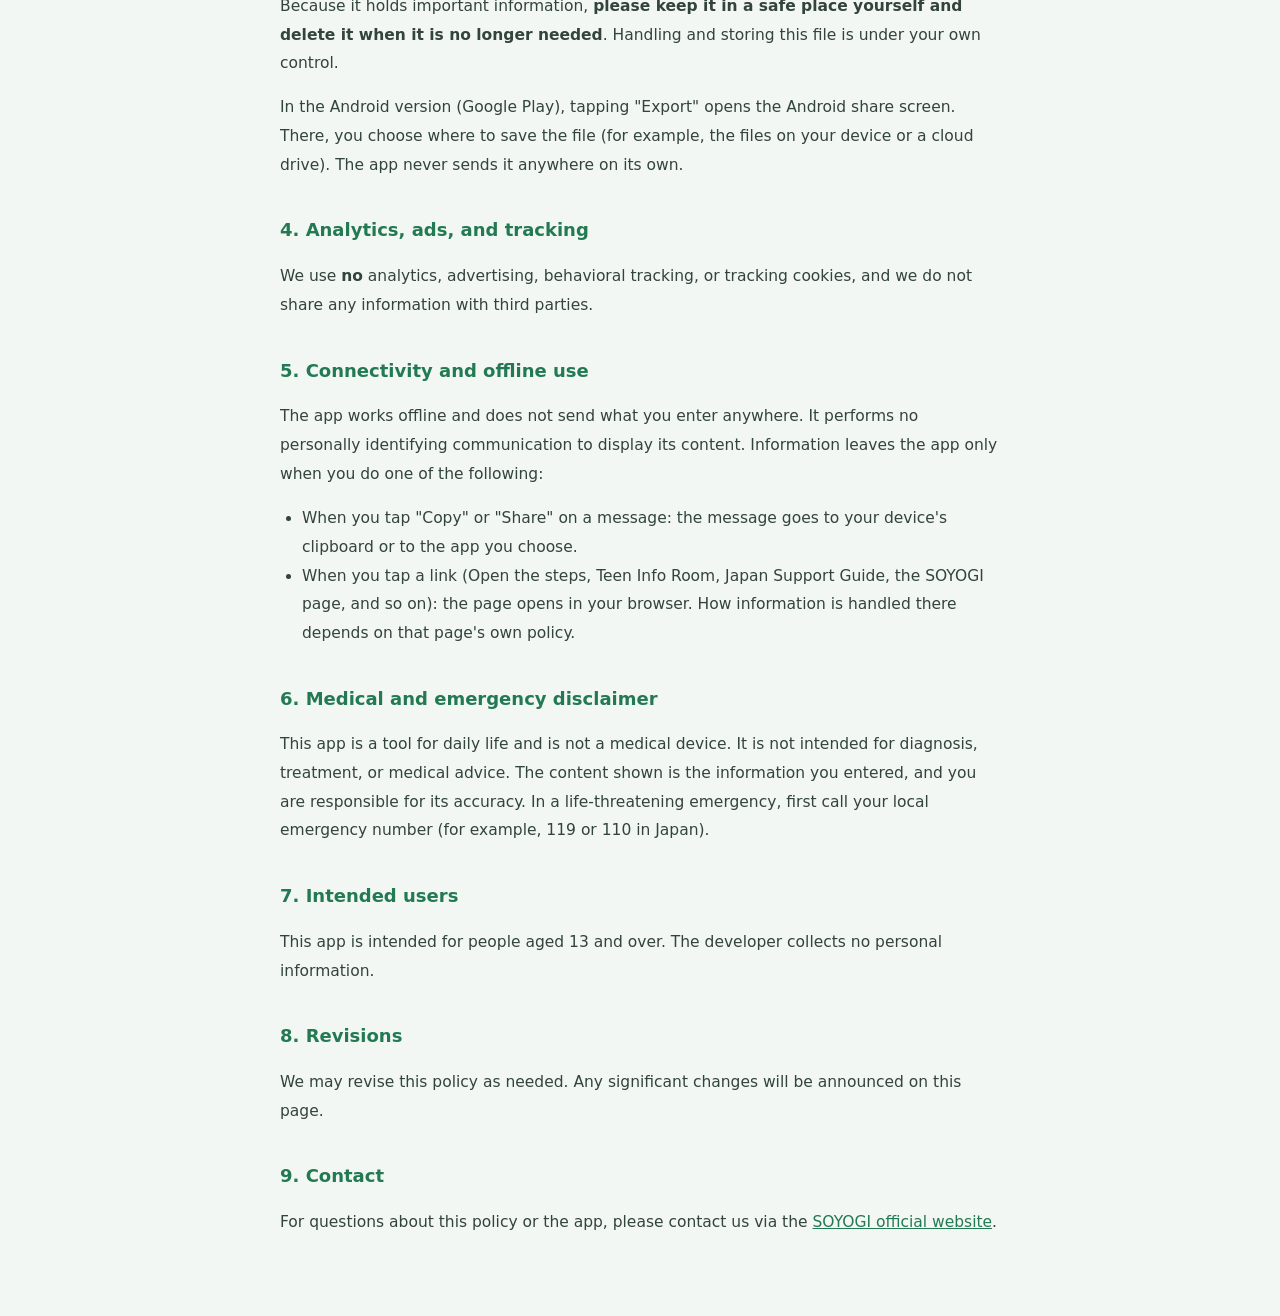
==== commit 64a52c05: "web v0.4.3: 本体から同期 Co-Authored-By: Claude Opus 5.5 <noreply@anthropic.com>" ====
--- a/privacy.html
+++ b/privacy.html
@@ -24,7 +24,7 @@
 <main>
   <a class="back" href="./">← もどる / Back</a>
   <h1>プライバシーポリシー</h1>
-  <p class="meta">アプリ名：今日の記録帳・そよぎ／提供：介護と支援の相談どころ　そよぎ<br>最終更新：2026年9月28日</p>
+  <p class="meta">アプリ名：今日の記録帳・そよぎ／提供：介護と支援の相談どころ　そよぎ<br>最終更新：2026年9月29日</p>
 
   <p>本アプリは、朝の距離・のこり元気・できたこと1行を数タップで記録する帳面です。比べたり判定したりしません。端末内だけで動き、オフラインで使え、登録もいりません。私たちは利用者のプライバシーを最優先し、<strong>開発者側が個人情報を収集・送信することは一切ありません</strong>。</p>
 
@@ -44,6 +44,7 @@
 
   <h2>3. バックアップ（機種変更用のファイル）について</h2>
   <p>「かきだす」で保存されるバックアップファイルには、上の2.の情報がそのまま含まれます。大切な情報が入っているため、<strong>ご自身で安全な場所に保管し、不要になったら削除してください</strong>。ファイルの受け渡し・保管は利用者ご自身の管理となります。</p>
+  <p>Android版（Google Play版）で「かきだす」を押すと、Androidの共有の画面が開きます。保存先（端末のファイル・ドライブ など）は、あなたがその画面で選びます。アプリが自動でどこかへ送ることはありません。</p>
 
   <h2>4. 分析・広告・トラッキング</h2>
   <p>アクセス解析、広告、行動追跡（トラッキング）、追跡用Cookieのいずれも<strong>使用しません</strong>。第三者への情報提供もありません。</p>
@@ -71,7 +72,7 @@
 
   <a class="back" href="./">← もどる / Back</a>
   <h1>Privacy Policy</h1>
-  <p class="meta">App: Today Log - SOYOGI / Provided by: SOYOGI, a care and support consultation service<br>Last updated: September 28, 2026</p>
+  <p class="meta">App: Today Log - SOYOGI / Provided by: SOYOGI, a care and support consultation service<br>Last updated: September 29, 2026</p>
 
   <p>This app is a notebook for recording your morning distance, the energy you have left, and one thing you did, in a few taps. It never compares or judges. It runs on your device only, works offline, and needs no account. We put your privacy first and <strong>never collect or transmit any personal information on the developer's side</strong>.</p>
 
@@ -91,6 +92,7 @@
 
   <h2>3. About the backup file (for changing phones)</h2>
   <p>The backup file created by "Export" contains all of the information listed in section 2. Because it holds important information, <strong>please keep it in a safe place yourself and delete it when it is no longer needed</strong>. Handling and storing this file is under your own control.</p>
+  <p>In the Android version (Google Play), tapping "Export" opens the Android share screen. There, you choose where to save the file (for example, the files on your device or a cloud drive). The app never sends it anywhere on its own.</p>
 
   <h2>4. Analytics, ads, and tracking</h2>
   <p>We use <strong>no</strong> analytics, advertising, behavioral tracking, or tracking cookies, and we do not share any information with third parties.</p>
